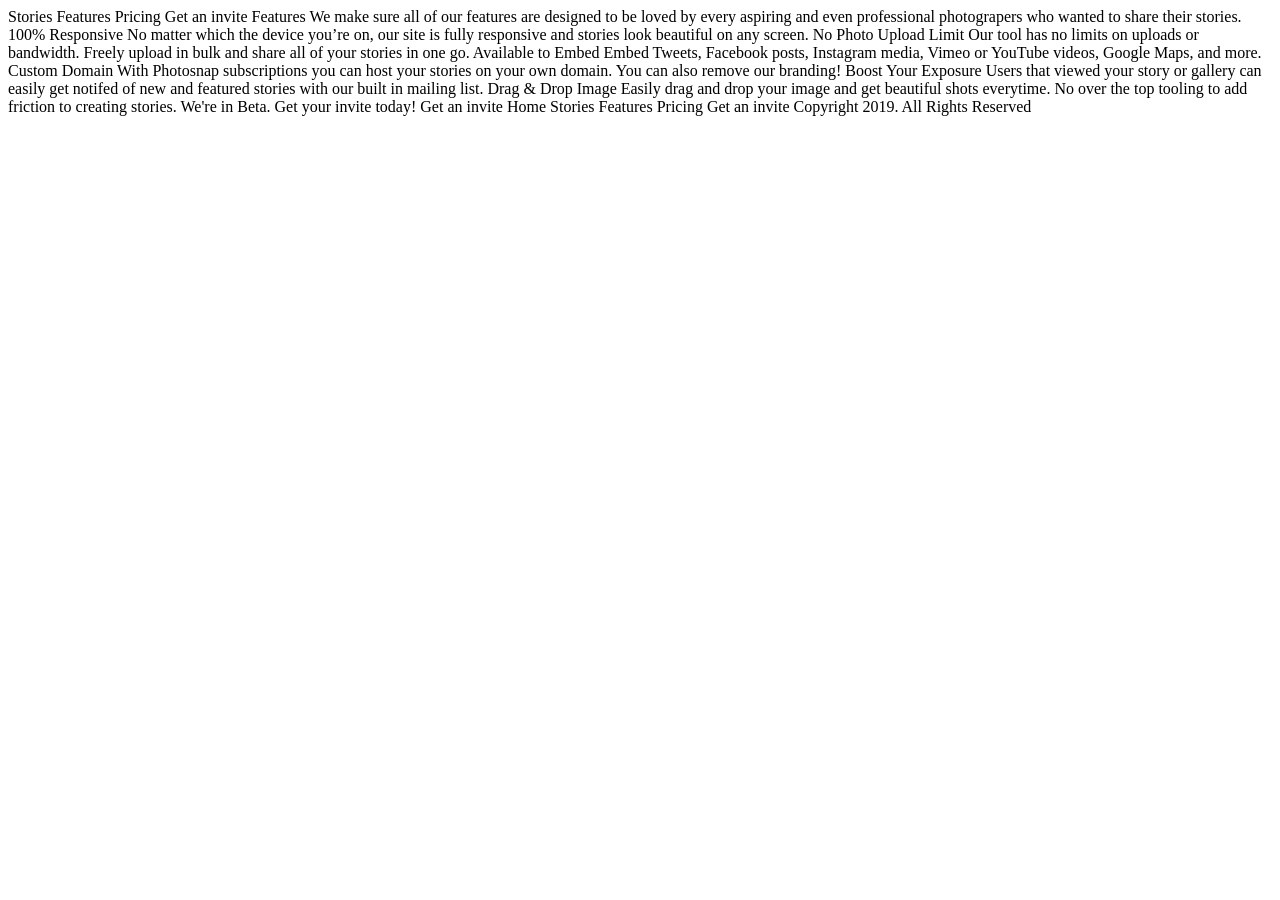
==== photosnap-multi-page-website/starter-code/features.html @ 7522fdc9 "first commit" ====
<!DOCTYPE html>
<html lang="en">
<head>
  <meta charset="UTF-8">
  <meta name="viewport" content="width=device-width, initial-scale=1.0">

  <link rel="icon" type="image/png" sizes="32x32" href="./assets/favicon-32x32.png">
  
  <title>Frontend Mentor | Photosnap Website Challenge</title>
</head>
<body>

  Stories
  Features
  Pricing

  Get an invite

  Features

  We make sure all of our features are designed to be loved by every aspiring and even 
  professional photograpers who wanted to share their stories.

  100% Responsive

  No matter which the device you’re on, our site is fully responsive and stories 
  look beautiful on any screen.

  No Photo Upload Limit

  Our tool has no limits on uploads or bandwidth. Freely upload in bulk and share 
  all of your stories in one go.

  Available to Embed

  Embed Tweets, Facebook posts, Instagram media, Vimeo or YouTube videos, Google 
  Maps, and more. 

  Custom Domain

  With Photosnap subscriptions you can host your stories on your own domain. You can 
  also remove our branding!

  Boost Your Exposure

  Users that viewed your story or gallery can easily get notifed of new and featured 
  stories with our built in mailing list.

  Drag & Drop Image

  Easily drag and drop your image and get beautiful shots everytime. No over the top 
  tooling to add friction to creating stories.

  We're in Beta. Get your invite today!
  
  Get an invite

  Home
  Stories
  Features
  Pricing

  Get an invite

  Copyright 2019. All Rights Reserved

</body>
</html>
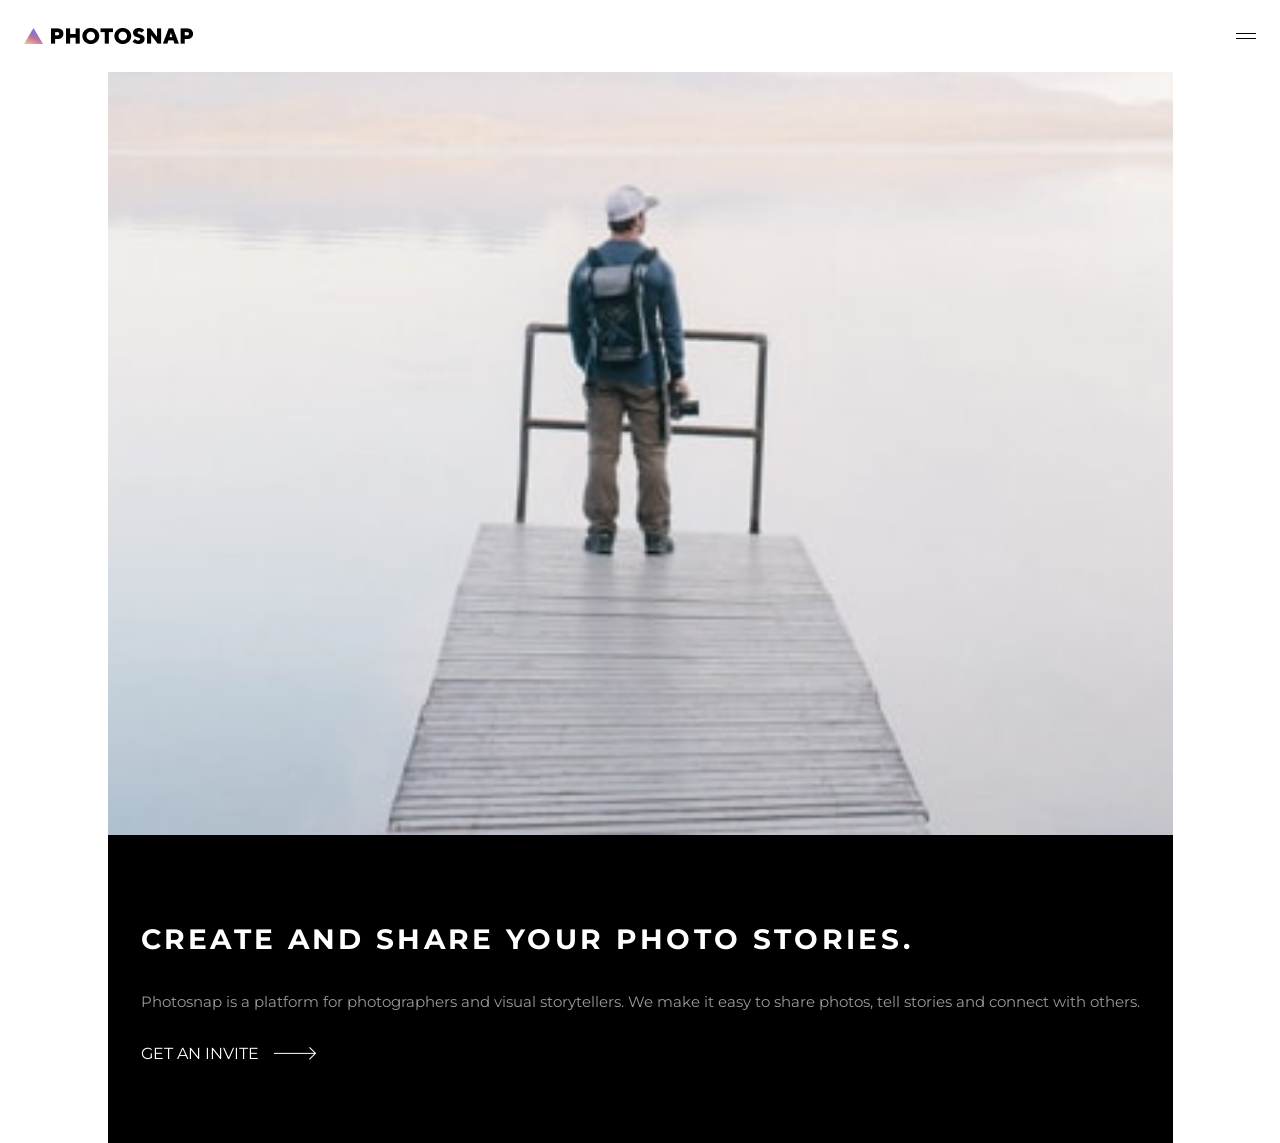
==== commit 3eb59d5a: "features-section" ====
--- a/photosnap-multi-page-website/starter-code/features.html
+++ b/photosnap-multi-page-website/starter-code/features.html
@@ -1,68 +1,52 @@
-<!DOCTYPE html>
+<!doctype html>
 <html lang="en">
-<head>
-  <meta charset="UTF-8">
-  <meta name="viewport" content="width=device-width, initial-scale=1.0">
+  <head>
+    <meta charset="UTF-8" />
+    <meta name="viewport" content="width=device-width, initial-scale=1.0" />
+    <link rel="stylesheet" href="features.css" />
+    <link
+      rel="icon"
+      type="image/png"
+      sizes="32x32"
+      href="./assets/favicon-32x32.png"
+    />
+    <title>Frontend Mentor | Photosnap Website Challenge</title>
+  </head>
+  <body>
+    <header class="header-container">
+      <img src="assets/stories/mobile/Group.png" alt="" />
+      <img class="menu-btn" src="assets/shared/mobile/menu.svg" alt="" />
+      <img class="close" src="assets/shared/mobile/close.svg" alt="" />
+      <div class="menu-sections">
+        <div class="links">
+          <a href="#">STORIES</a>
+          <a href="">FEATURES</a>
+          <a href="">PRICING</a>
+        </div>
+        <button class="get-invite">GET AN INVITE</button>
+      </div>
+    </header>
 
-  <link rel="icon" type="image/png" sizes="32x32" href="./assets/favicon-32x32.png">
-  
-  <title>Frontend Mentor | Photosnap Website Challenge</title>
-</head>
-<body>
+    <section class="features-section">
 
-  Stories
-  Features
-  Pricing
+       <div class="group-4">
+      <div class="bitmap-image">
+        <img src="assets/home/mobile/create-and-share.jpg" alt="">
+      </div>
+      <div class="group-content" id="four">
+        <h2 class="content" id="four-content">CREATE AND SHARE YOUR PHOTO STORIES. </h2>
+        <p class="platf-content">Photosnap is a platform for photographers and visual storytellers. We make it easy to
+          share photos, tell
+          stories and connect with others.</p>
+        <div class="invite-four invite-content">
+          <p class="stories">GET AN INVITE</p>
+          <img src="assets/stories/mobile/Group 6 (1).png">
+        </div>
+      </div>
+    </div>
+    
+    </section>
 
-  Get an invite
-
-  Features
-
-  We make sure all of our features are designed to be loved by every aspiring and even 
-  professional photograpers who wanted to share their stories.
-
-  100% Responsive
-
-  No matter which the device you’re on, our site is fully responsive and stories 
-  look beautiful on any screen.
-
-  No Photo Upload Limit
-
-  Our tool has no limits on uploads or bandwidth. Freely upload in bulk and share 
-  all of your stories in one go.
-
-  Available to Embed
-
-  Embed Tweets, Facebook posts, Instagram media, Vimeo or YouTube videos, Google 
-  Maps, and more. 
-
-  Custom Domain
-
-  With Photosnap subscriptions you can host your stories on your own domain. You can 
-  also remove our branding!
-
-  Boost Your Exposure
-
-  Users that viewed your story or gallery can easily get notifed of new and featured 
-  stories with our built in mailing list.
-
-  Drag & Drop Image
-
-  Easily drag and drop your image and get beautiful shots everytime. No over the top 
-  tooling to add friction to creating stories.
-
-  We're in Beta. Get your invite today!
-  
-  Get an invite
-
-  Home
-  Stories
-  Features
-  Pricing
-
-  Get an invite
-
-  Copyright 2019. All Rights Reserved
-
-</body>
-</html>+    <script src="script.js"></script>
+  </body>
+</html>
--- a/photosnap-multi-page-website/starter-code/features.css
+++ b/photosnap-multi-page-website/starter-code/features.css
@@ -0,0 +1,164 @@
+@import url("https://fonts.googleapis.com/css2?family=Montserrat:ital,wght@0,100..900;1,100..900&display=swap");
+
+* {
+  margin: 0;
+  padding: 0;
+  box-sizing: border-box;
+  font-family: "Montserrat", sans-serif;
+}
+
+body {
+  width: 100%;
+  height: auto;
+  display: flex;
+  flex-direction: column;
+  justify-content: center;
+  align-items: center;
+}
+
+.header-container {
+  position: fixed;
+  top: 0;
+  left: 0;
+  background-color: white;
+  width: 100%;
+  height: 72px;
+  display: flex;
+  justify-content: space-between;
+  align-items: center;
+  padding: 0 24px;
+  z-index: 100;
+}
+
+.header-container img {
+  cursor: pointer;
+}
+
+.menu-sections {
+  width: 100%;
+  position: fixed;
+  top: 72px;
+  left: 0;
+  background-color: white;
+  display: flex;
+  flex-direction: column;
+  align-items: center;
+  justify-content: center;
+  gap: 20px;
+  display: none;
+}
+
+.menu-sections.active {
+  display: flex;
+}
+
+.close {
+  display: none;
+}
+
+.close.active {
+  display: flex;
+}
+
+.menu-sections .links {
+  width: 80%;
+  display: flex;
+  flex-direction: column;
+  justify-content: center;
+  align-items: center;
+  text-align: center;
+  padding: 30px 0 20px 0;
+  gap: 35px;
+  border-bottom: 2px solid rgb(238, 238, 238);
+}
+
+.links a {
+  text-decoration: none;
+  font-size: 15px;
+  font-weight: 700;
+  line-height: 100%;
+  letter-spacing: 2.5px;
+  color: #000000;
+}
+
+.get-invite {
+  width: 80%;
+  height: 48px;
+  border: none;
+  outline: none;
+  margin-bottom: 30px;
+  background-color: #000000;
+  color: #fff;
+  font-size: 15px;
+  font-weight: 700;
+  line-height: 100%;
+  letter-spacing: 2.5px;
+  cursor: pointer;
+}
+
+.group-4 {
+  width: 100%;
+  background-color: #000000;
+  color: white;
+  display: flex;
+  flex-direction: column;
+  justify-content: center;
+  align-items: center;
+}
+
+.bitmap-image {
+  width: 100%;
+}
+
+.bitmap-image img {
+  width: 100%;
+}
+
+.group-content {
+  width: 100%;
+  display: flex;
+  flex-direction: column;
+  align-items: start;
+  padding: 80px 33px;
+  gap: 30px;
+}
+
+.group-content .content {
+  width: 100%;
+  font-size: 28px;
+  font-weight: 700;
+  line-height: 40px;
+  letter-spacing: 3.33px;
+  color: #ffffff;
+}
+
+.group-content .platf-content {
+  width: 100%;
+  font-size: 15px;
+  font-weight: 400;
+  letter-spacing: 0px;
+  line-height: 25px;
+  opacity: 60%;
+}
+
+.invite-four {
+  display: flex;
+  justify-content: center;
+  align-items: center;
+  gap: 15px;
+}
+
+.invite-content img {
+  cursor: pointer;
+}
+
+.invite p {
+  font-size: 12px;
+  font-weight: 700;
+  line-height: 100%;
+  letter-spacing: 2px;
+}
+
+.invite img {
+  margin-left: 15px;
+}
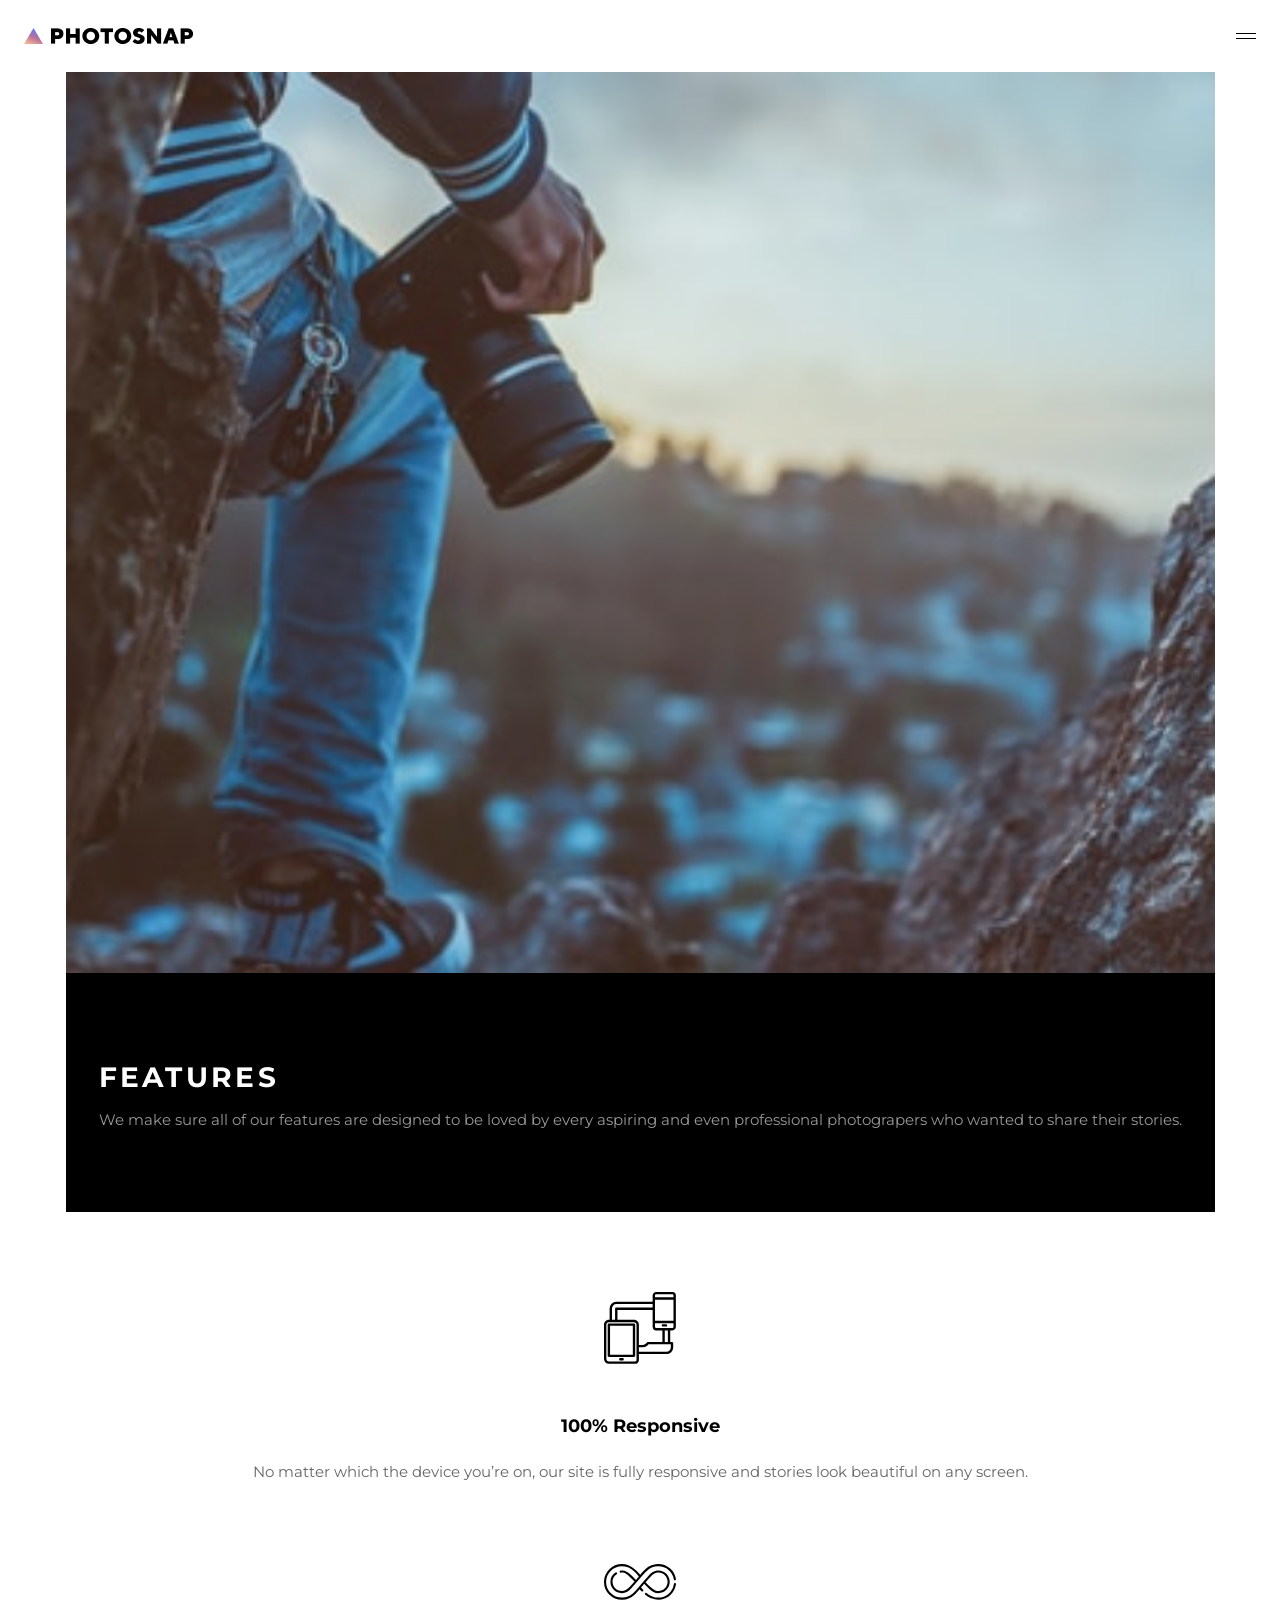
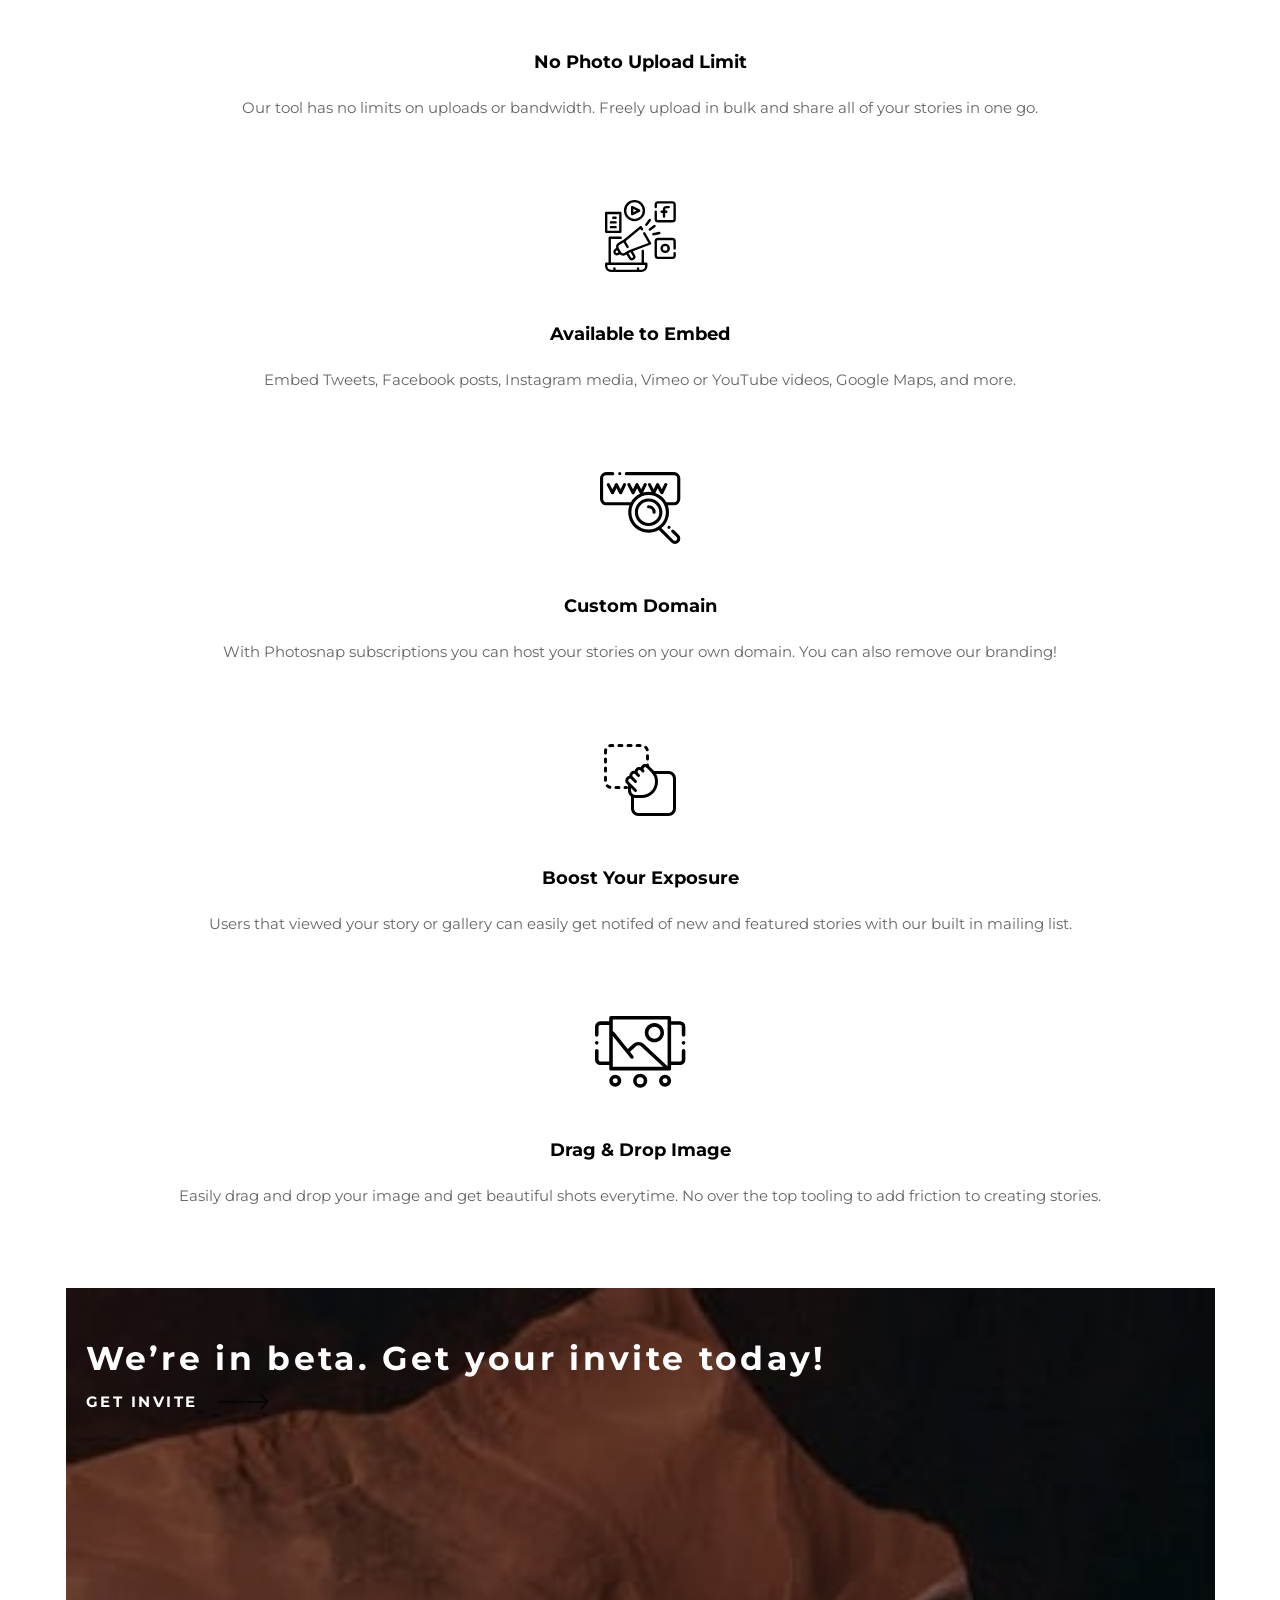
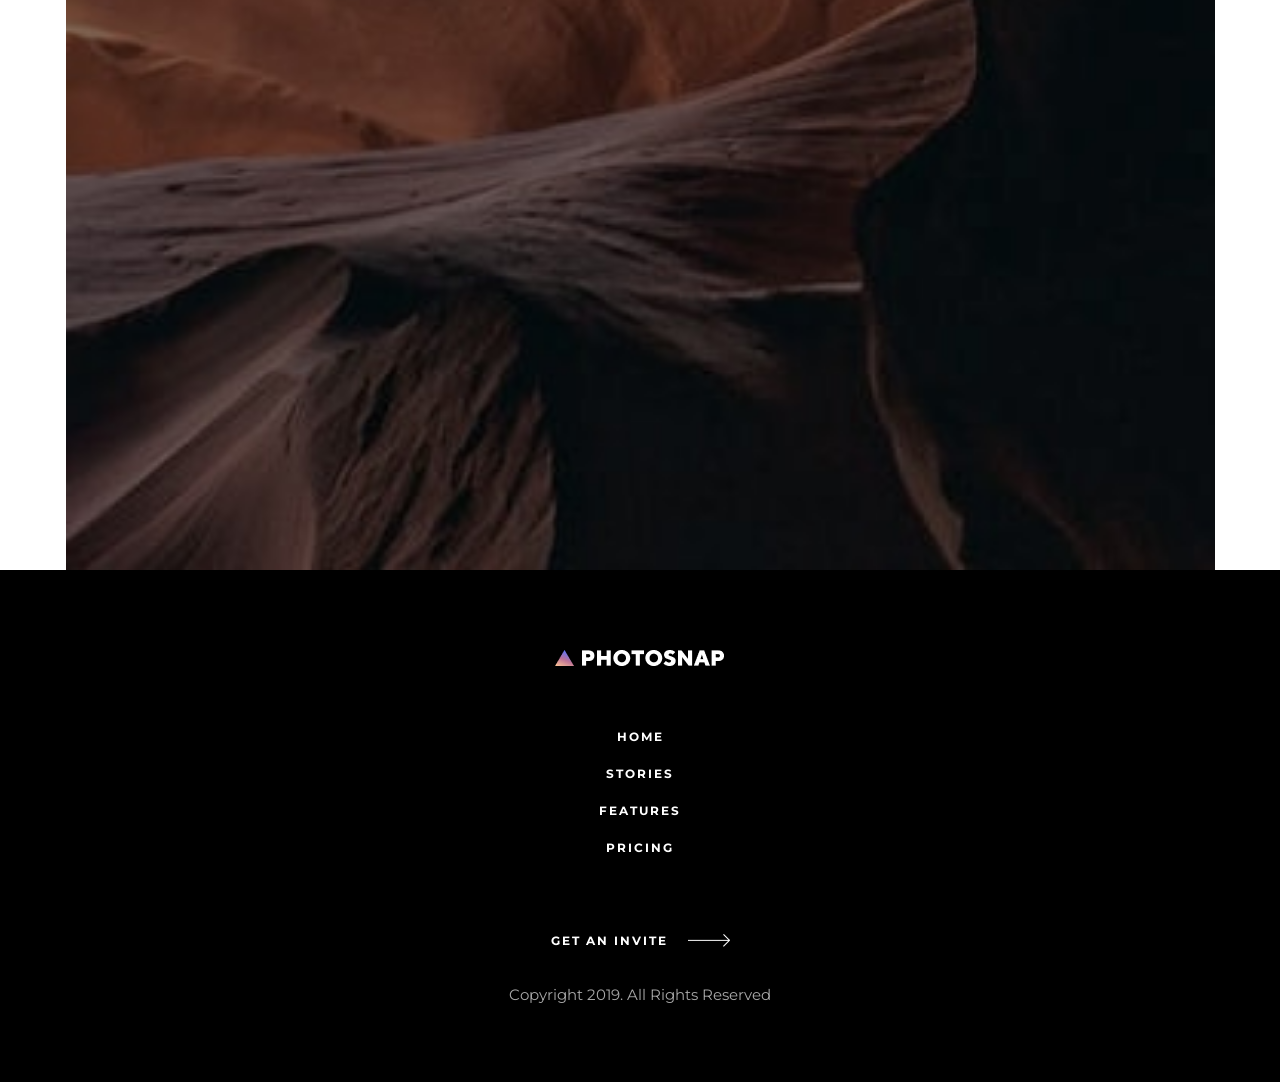
==== commit af492f09: "features-section" ====
--- a/photosnap-multi-page-website/starter-code/features.html
+++ b/photosnap-multi-page-website/starter-code/features.html
@@ -28,24 +28,136 @@
     </header>
 
     <section class="features-section">
-
-       <div class="group-4">
-      <div class="bitmap-image">
-        <img src="assets/home/mobile/create-and-share.jpg" alt="">
-      </div>
-      <div class="group-content" id="four">
-        <h2 class="content" id="four-content">CREATE AND SHARE YOUR PHOTO STORIES. </h2>
-        <p class="platf-content">Photosnap is a platform for photographers and visual storytellers. We make it easy to
-          share photos, tell
-          stories and connect with others.</p>
-        <div class="invite-four invite-content">
-          <p class="stories">GET AN INVITE</p>
-          <img src="assets/stories/mobile/Group 6 (1).png">
+      <div class="group-4">
+        <div class="bitmap-image">
+          <img src="assets/features/mobile/hero.jpg" alt="" />
+        </div>
+        <div class="group-content" id="four">
+          <h2 class="content" id="four-content">FEATURES</h2>
+          <p class="platf-content">
+            We make sure all of our features are designed to be loved by every
+            aspiring and even professional photograpers who wanted to share
+            their stories.
+          </p>
         </div>
       </div>
-    </div>
-    
+
+      <div class="container-19">
+        <div class="responsive">
+          <img src="assets/features/desktop/responsive.svg" alt="" />
+          <div class="info">
+            <h3>100% Responsive</h3>
+            <p>
+              No matter which the device you’re on, our site is fully responsive
+              and stories look beautiful on any screen.
+            </p>
+          </div>
+        </div>
+
+        <div class="responsive">
+          <img src="assets/features/desktop/no-limit.svg" alt="" />
+          <div class="info">
+            <h3>No Photo Upload Limit</h3>
+            <p>
+              Our tool has no limits on uploads or bandwidth. Freely upload in
+              bulk and share all of your stories in one go.
+            </p>
+          </div>
+        </div>
+
+        <div class="responsive">
+          <img src="assets/features/desktop/embed.svg" alt="" />
+          <div class="info">
+            <h3>Available to Embed</h3>
+            <p>
+              Embed Tweets, Facebook posts, Instagram media, Vimeo or YouTube
+              videos, Google Maps, and more.
+            </p>
+          </div>
+        </div>
+
+        <div class="responsive">
+          <img src="assets/features/desktop/custom-domain.svg" alt="" />
+          <div class="info">
+            <h3>Custom Domain</h3>
+            <p>
+              With Photosnap subscriptions you can host your stories on your own
+              domain. You can also remove our branding!
+            </p>
+          </div>
+        </div>
+
+        <div class="responsive">
+          <img src="assets/features/desktop/boost-exposure.svg" alt="" />
+          <div class="info">
+            <h3>Boost Your Exposure</h3>
+            <p>
+              Users that viewed your story or gallery can easily get notifed of
+              new and featured stories with our built in mailing list.
+            </p>
+          </div>
+        </div>
+
+        <div class="responsive">
+          <img src="assets/features/desktop/drag-drop.svg" alt="" />
+          <div class="info">
+            <h3>Drag & Drop Image</h3>
+            <p>
+              Easily drag and drop your image and get beautiful shots everytime.
+              No over the top tooling to add friction to creating stories.
+            </p>
+          </div>
+        </div>
+      </div>
+
+      <div class="home-photos">
+        <div class="container-1 container">
+          <img
+            class="mountains photos"
+            src="assets/shared/mobile/bg-beta.jpg"
+            alt=""
+          />
+          <div class="description">
+            <div class="name">
+              <h3>We’re in beta. Get your invite today!</h3>
+            </div>
+            <div class="getInvite">
+              <p>GET INVITE</p>
+              <img src="assets/stories/mobile/Group 6 (2).png" alt="" />
+            </div>
+          </div>
+        </div>
+      </div>
     </section>
+
+    <footer class="footer-container">
+      <div class="footer-contents">
+        <div class="photo-socials">
+          <img src="assets/stories/mobile/Group (1).png" alt="" />
+          <div class="socials">
+            <a href="#"><i class="ri-facebook-box-fill"></i></a>
+            <a href="#"><i class="ri-youtube-fill"></i></a>
+            <a href="#"><i class="ri-twitter-fill"></i></a>
+            <a href="#"><i class="ri-pinterest-fill"></i></a>
+            <a href="#"><i class="ri-instagram-line"></i></a>
+          </div>
+        </div>
+        <div class="footer-links">
+          <a href="">HOME</a>
+          <a href="">STORIES</a>
+          <a href="">FEATURES</a>
+          <a href="">PRICING</a>
+        </div>
+      </div>
+
+      <div class="copyright">
+        <div class="invite-content">
+          <p class="stories">GET AN INVITE</p>
+          <img src="assets/stories/mobile/Group 6 (1).png" />
+        </div>
+        <p class="copyright-content">Copyright 2019. All Rights Reserved</p>
+      </div>
+    </footer>
 
     <script src="script.js"></script>
   </body>
--- a/photosnap-multi-page-website/starter-code/features.css
+++ b/photosnap-multi-page-website/starter-code/features.css
@@ -97,6 +97,7 @@
 }
 
 .group-4 {
+  margin-top: 72px;
   width: 100%;
   background-color: #000000;
   color: white;
@@ -120,7 +121,7 @@
   flex-direction: column;
   align-items: start;
   padding: 80px 33px;
-  gap: 30px;
+  gap: 10px;
 }
 
 .group-content .content {
@@ -162,3 +163,218 @@
 .invite img {
   margin-left: 15px;
 }
+
+.container-19 {
+  width: 100%;
+  display: flex;
+  flex-direction: column;
+  justify-content: center;
+  align-items: center;
+  padding: 80px 33px;
+  gap: 80px;
+}
+
+.container-19 .responsive {
+  width: 100%;
+  display: flex;
+  flex-direction: column;
+  justify-content: center;
+  align-items: center;
+  text-align: center;
+  gap: 50px;
+}
+
+.responsive .info {
+  width: 100%;
+  display: flex;
+  flex-direction: column;
+  justify-content: center;
+  align-items: center;
+  text-align: center;
+  gap: 20px;
+}
+
+.info h3 {
+  font-size: 18px;
+  font-weight: 700;
+  line-height: 25px;
+  letter-spacing: 0px;
+}
+
+.info p {
+  font-size: 15px;
+  font-weight: 400;
+  line-height: 25px;
+  letter-spacing: 0px;
+  opacity: 60%;
+}
+
+.home-photos {
+  width: 100%;
+}
+
+.home-photos .container-1 {
+  width: 100%;
+  position: relative;
+  display: flex;
+  text-align: left;
+}
+
+.home-photos .description {
+  width: 100%;
+  position: absolute;
+  display: flex;
+  flex-direction: column;
+  justify-content: center;
+  align-items: start;
+  z-index: 100;
+  left: 0;
+  top: 50px;
+  padding: 0 20px;
+}
+
+.description .name {
+  font-size: 28px;
+  font-weight: 700;
+  line-height: 40px;
+  letter-spacing: 3.33px;
+  color: #fff;
+}
+
+.container-1 img {
+  width: 100%;
+  display: block;
+}
+
+.footer-container {
+  width: 100%;
+  display: flex;
+  background-color: #000000;
+  flex-direction: column;
+  justify-content: center;
+  align-items: center;
+  padding: 80px 33px;
+  gap: 80px;
+}
+
+.getInvite {
+  width: 100%;
+  display: flex;
+  justify-content: flex-start;
+  align-items: center;
+  height: 48px;
+  border: none;
+  outline: none;
+  margin-bottom: 30px;
+  color: #fff;
+  font-size: 15px;
+  font-weight: 700;
+  line-height: 100%;
+  letter-spacing: 2.5px;
+  cursor: pointer;
+  gap: 20px;
+}
+
+.getInvite img {
+  width: 50px;
+}
+
+.footer-contents {
+  width: 100%;
+  display: flex;
+  flex-direction: column;
+  justify-content: center;
+  align-items: center;
+  text-align: center;
+  gap: 40px;
+}
+
+.photo-socials {
+  width: 100%;
+  display: flex;
+  flex-direction: column;
+  justify-content: center;
+  align-items: center;
+  text-align: center;
+  gap: 25px;
+}
+
+.photo-socials .socials {
+  width: 100%;
+  display: flex;
+  flex-direction: row;
+  justify-content: center;
+  align-items: center;
+  gap: 20px;
+}
+
+.socials a {
+  font-size: 24px;
+  color: white;
+  text-decoration: none;
+  cursor: pointer;
+}
+
+.footer-links {
+  width: 100%;
+  display: flex;
+  flex-direction: column;
+  justify-content: center;
+  align-items: center;
+  text-align: center;
+  gap: 25px;
+}
+
+.footer-links a {
+  font-size: 12px;
+  font-weight: 700;
+  line-height: 100%;
+  letter-spacing: 2px;
+  color: #ffffff;
+  text-decoration: none;
+  transition: 0.3s ease;
+}
+
+.footer-links a:hover {
+  color: #a8a8a8;
+}
+
+.copyright {
+  width: 100%;
+  display: flex;
+  flex-direction: column;
+  justify-content: center;
+  align-items: center;
+  text-align: center;
+  gap: 40px;
+}
+
+.footer-container .invite-content {
+  width: 100%;
+  display: flex;
+  flex-direction: row;
+  justify-content: center;
+  align-items: center;
+  gap: 20px;
+}
+
+.footer-container .invite-content p {
+  font-size: 12px;
+  font-weight: 700;
+  line-height: 100%;
+  letter-spacing: 2px;
+  color: #ffffff;
+  cursor: pointer;
+}
+
+.invite-content p:hover {
+  border-bottom: 1px solid;
+}
+
+.copyright-content {
+  font-size: 15px;
+  font-weight: 400;
+  line-height: 100%;
+  letter-spacing: 0px;
+  color: #a8a8a8;
+}
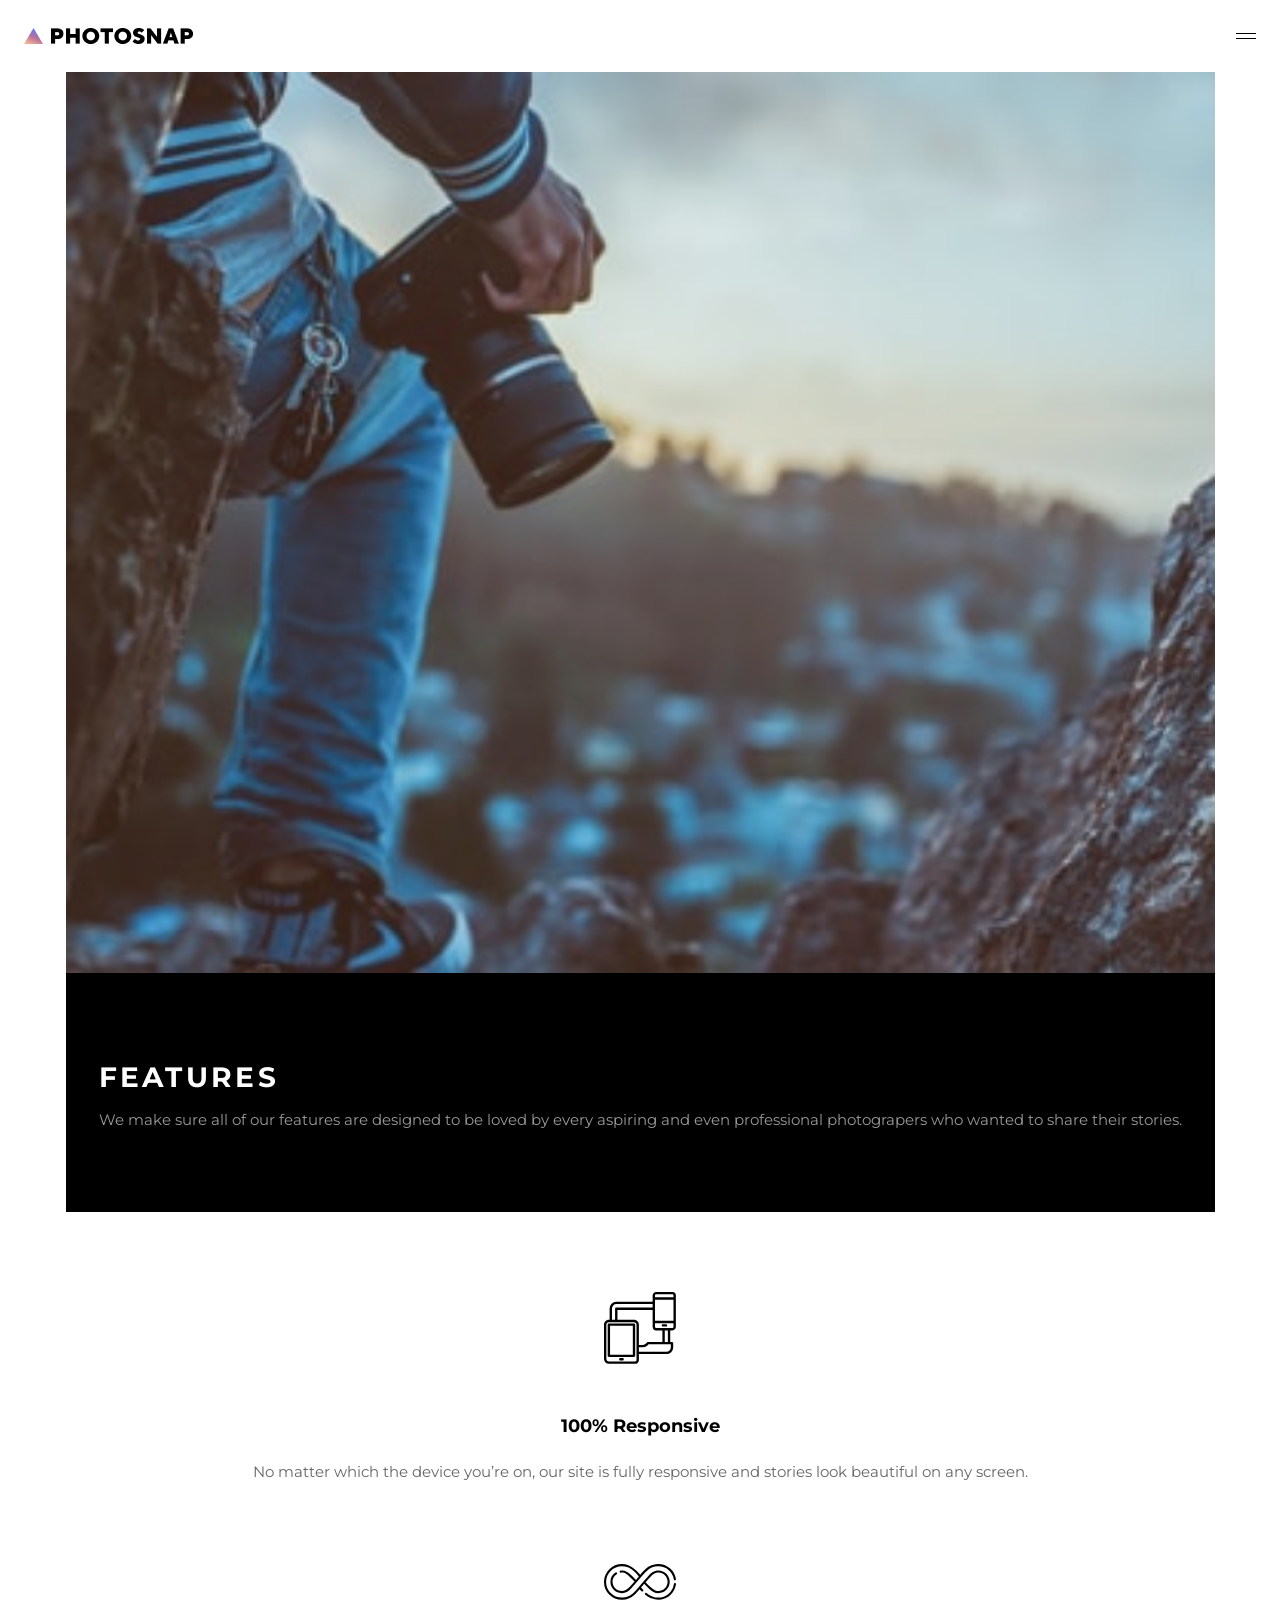
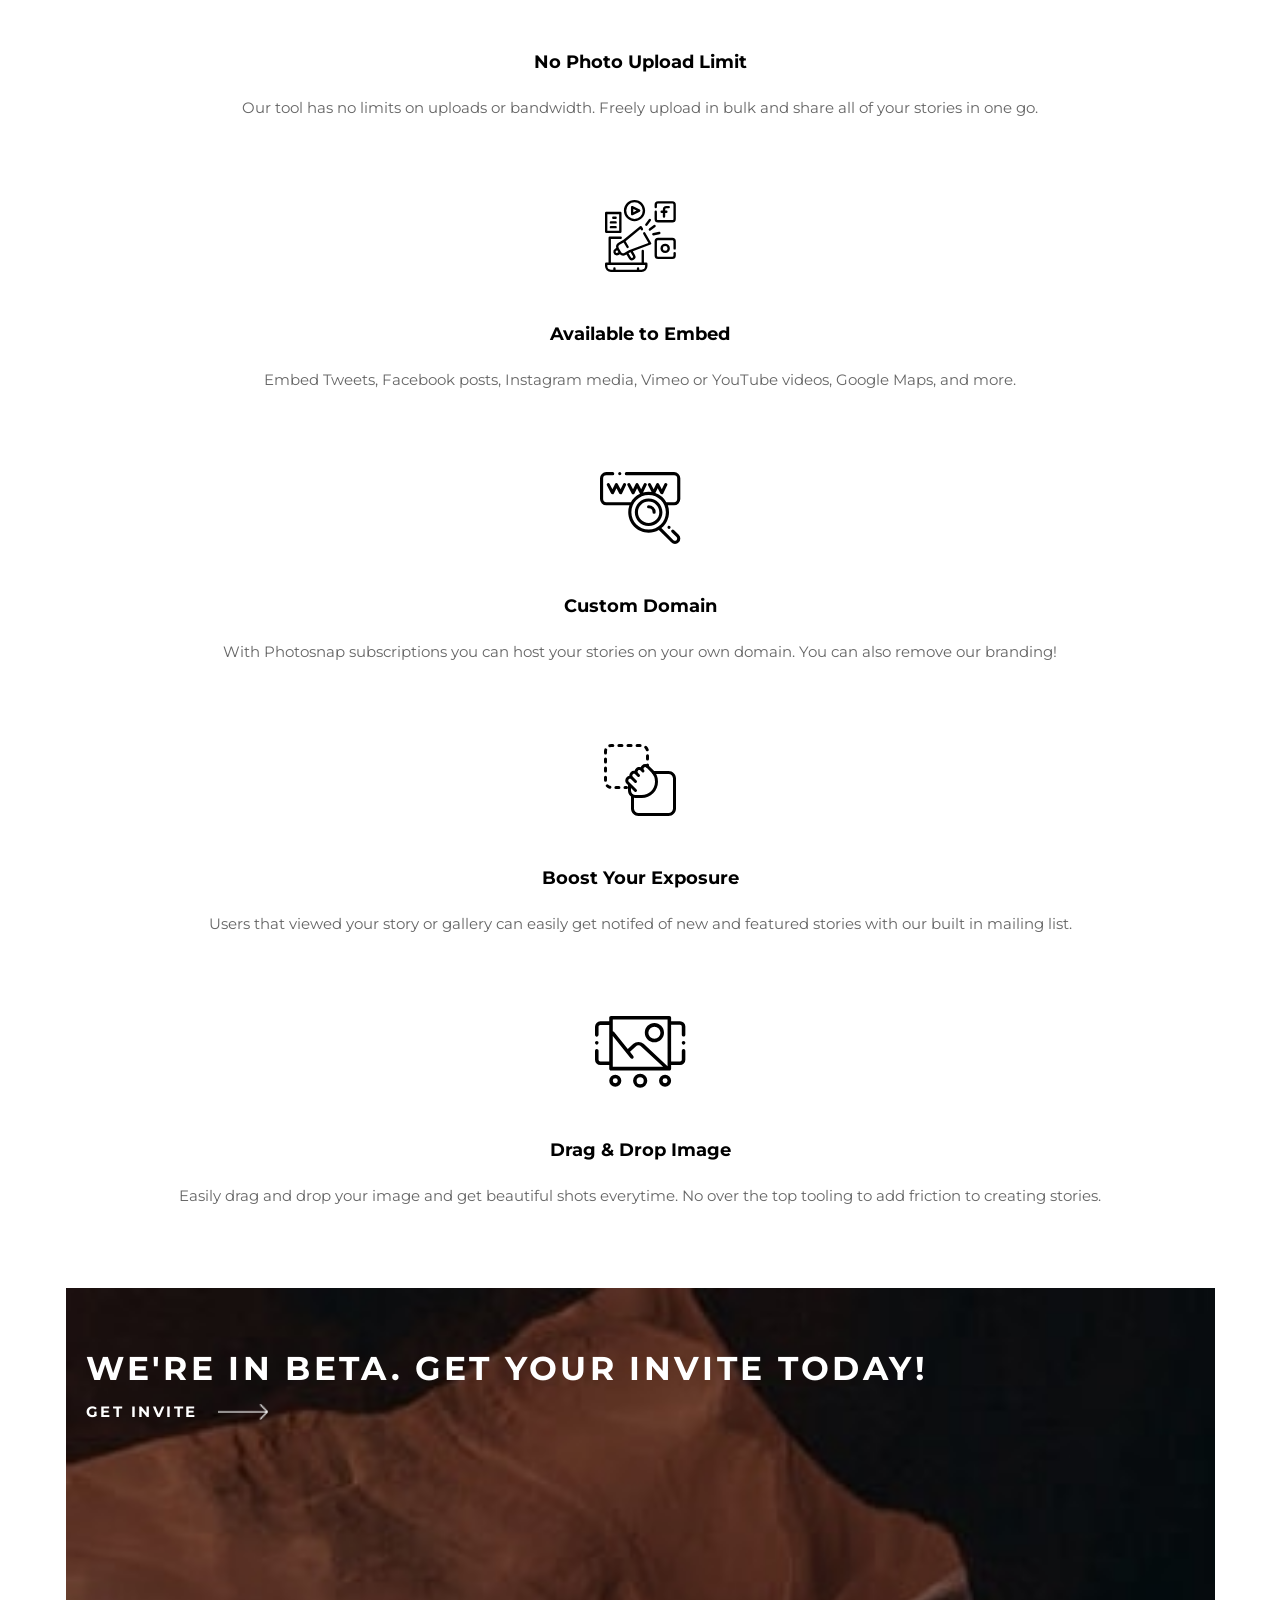
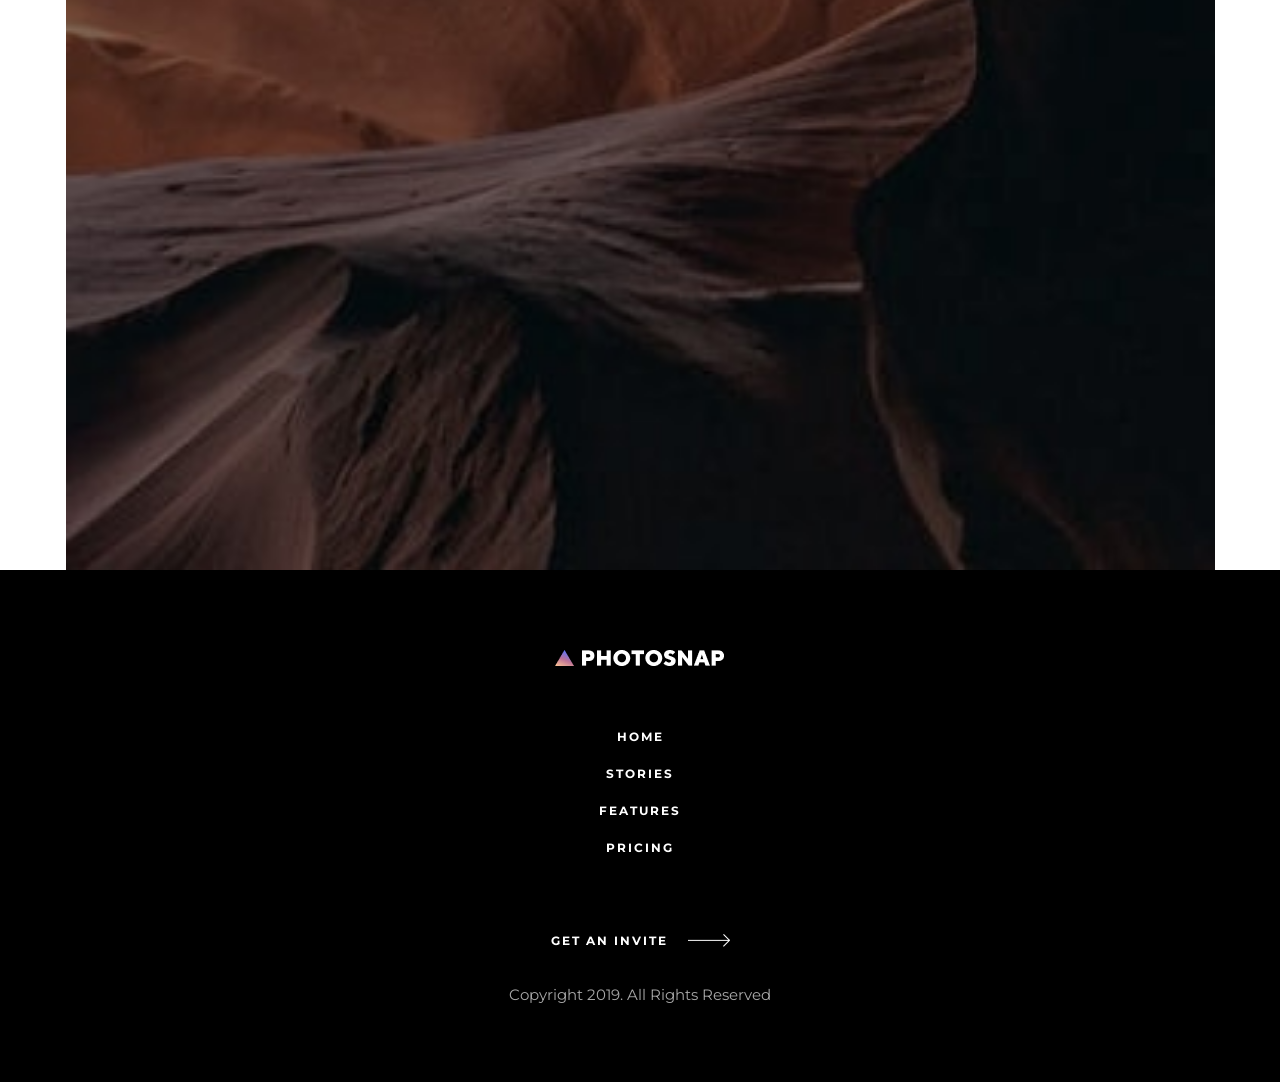
==== commit 905ceae9: "pricing-container" ====
--- a/photosnap-multi-page-website/starter-code/features.html
+++ b/photosnap-multi-page-website/starter-code/features.html
@@ -119,11 +119,11 @@
           />
           <div class="description">
             <div class="name">
-              <h3>We’re in beta. Get your invite today!</h3>
+              <h3>WE'RE IN BETA. GET YOUR INVITE TODAY!</h3>
             </div>
             <div class="getInvite">
               <p>GET INVITE</p>
-              <img src="assets/stories/mobile/Group 6 (2).png" alt="" />
+              <img src="assets/stories/mobile/Group 6 (1).png" alt="" />
             </div>
           </div>
         </div>
--- a/photosnap-multi-page-website/starter-code/features.css
+++ b/photosnap-multi-page-website/starter-code/features.css
@@ -211,11 +211,12 @@
 
 .home-photos {
   width: 100%;
+  position: relative;
+  z-index: 0;
 }
 
 .home-photos .container-1 {
   width: 100%;
-  position: relative;
   display: flex;
   text-align: left;
 }
@@ -229,7 +230,7 @@
   align-items: start;
   z-index: 100;
   left: 0;
-  top: 50px;
+  top: 60px;
   padding: 0 20px;
 }
 
@@ -277,6 +278,7 @@
 
 .getInvite img {
   width: 50px;
+  color: #fff;
 }
 
 .footer-contents {
@@ -377,4 +379,4 @@
   line-height: 100%;
   letter-spacing: 0px;
   color: #a8a8a8;
-}
+}
